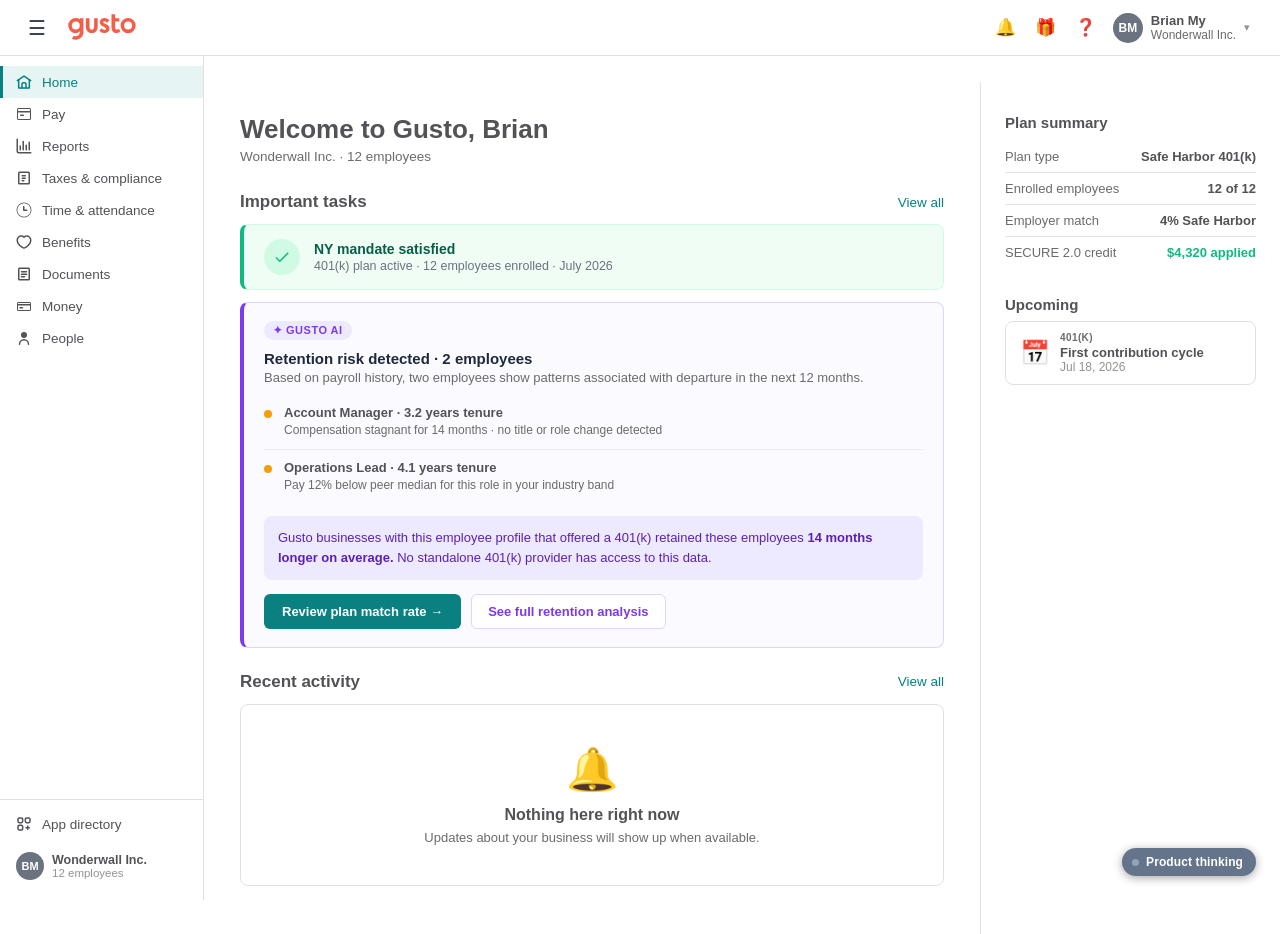
==== ai-churn-signal.html @ 6d3b21fb "Add Year 2 AI vision screens — churn signal, plan recommendation, owner ROI Three new screens illust" ====
<!DOCTYPE html>
<html lang="en">
<head>
  <meta charset="UTF-8">
  <meta name="viewport" content="width=device-width, initial-scale=1.0">
  <title>Home | Wonderwall Inc. | Gusto</title>
  <link rel="stylesheet" href="styles.css">
  <style>
    .vision-banner {
      background: #7C3AED;
      color: white;
      text-align: center;
      font-size: 11.5px;
      font-weight: 600;
      padding: 7px 16px;
      letter-spacing: 0.4px;
    }
    .vision-banner a { color: #DDD6FE; text-decoration: underline; }

    .ai-card {
      border: 1.5px solid #DDD6FE;
      border-left: 4px solid #7C3AED;
      border-radius: var(--radius);
      padding: 18px 20px;
      margin-bottom: 12px;
      background: #FAFAFF;
      position: relative;
    }
    .ai-badge {
      display: inline-flex;
      align-items: center;
      gap: 5px;
      background: #EDE9FE;
      color: #7C3AED;
      font-size: 11px;
      font-weight: 700;
      padding: 3px 9px;
      border-radius: 100px;
      text-transform: uppercase;
      letter-spacing: 0.5px;
      margin-bottom: 10px;
    }
    .risk-rows { margin: 10px 0; }
    .risk-row {
      display: flex;
      align-items: flex-start;
      gap: 12px;
      padding: 10px 0;
      border-bottom: 1px solid #EDE9FE;
    }
    .risk-row:last-child { border-bottom: none; }
    .risk-dot {
      width: 8px; height: 8px;
      border-radius: 50%;
      background: #F59E0B;
      flex-shrink: 0;
      margin-top: 5px;
    }
    .risk-label { font-size: 13px; font-weight: 600; color: var(--text-primary); margin-bottom: 2px; }
    .risk-signal { font-size: 12px; color: var(--text-secondary); line-height: 1.4; }
    .cohort-stat {
      background: #EDE9FE;
      border-radius: 8px;
      padding: 12px 14px;
      margin-top: 12px;
      font-size: 13px;
      color: #5B21B6;
      line-height: 1.55;
    }
    .done-card {
      border: 1.5px solid #D1FAE5;
      border-left: 4px solid #10B981;
      border-radius: var(--radius);
      padding: 14px 20px;
      margin-bottom: 12px;
      background: #F0FDF4;
      display: flex;
      align-items: center;
      gap: 14px;
    }
  </style>
</head>
<body>

<div class="vision-banner">
  Year 2 vision &nbsp;·&nbsp; AI capabilities enabled by the Months 6–12 data foundation &nbsp;&nbsp;<a href="index.html">← Back to overview</a>
</div>

<button class="cm-toggle cm-off" id="cm-toggle">
  <span class="cm-toggle-dot"></span>
  Product thinking
</button>

<header class="topbar">
  <button class="icon-btn" style="font-size:20px;color:#374151;">☰</button>
  <a href="home-v2.html" style="display:flex;align-items:center;text-decoration:none;line-height:0;">
    <svg viewBox="0 0 1040.65 399.35" xmlns="http://www.w3.org/2000/svg" style="width:68px;height:auto;color:var(--gusto-red);display:block;" aria-label="Gusto" role="img">
      <path fill="currentColor" d="M920.06 61.34A115.69 115.69 0 1 0 1035.74 177 115.81 115.81 0 0 0 920.06 61.34zm0 176.5A60.82 60.82 0 1 1 980.88 177a60.89 60.89 0 0 1-60.82 60.84zM579.44 153.62l-20.21-10.1q-13.14-6.47-16.46-10.2a12 12 0 0 1-3.33-8.18c0-3.9 1.74-7.17 5.25-9.8s8.35-3.94 14.54-3.94q17 0 37.78 20.61l34.14-34.14a89.18 89.18 0 0 0-72.32-36.36q-31.32 0-51.41 18.48t-20.1 44.54q0 40.41 53.33 67.28l18.58 9.29q24 12.12 24 24.85 0 6.87-6.66 12.12T559 243.32q-10.11 0-23.13-7a85.18 85.18 0 0 1-23-18L479.24 255q28.67 37.57 76.76 37.57 36.16 0 57.68-19.59t21.51-48.89q0-22-11.92-38.38t-43.83-32.09zM236.05 65.92h-54.87l.18 19.73c-17.77-18-39.66-24.31-62.18-24.31a115.69 115.69 0 0 0 0 231.38c26.63 0 49.42-11.8 61.16-26.81 0 .91-.08 11.82-.11 13-.22 7.46-1.3 19.41-8.33 31.62A60.6 60.6 0 0 1 87.53 331l-27.29 47.5a114.77 114.77 0 0 0 59.46 16.64c30.36 0 68.22-12 95.07-49.21 22.33-30.92 21.28-60.13 21.28-88.41zM119.18 237.84A60.82 60.82 0 1 1 180 177a60.88 60.88 0 0 1-60.82 60.84zM454.8 65.92h-55.15v110c.11 15.58.09 42.57-11.4 54.14-5.51 5.54-11.51 10.5-24.24 10.5s-18.78-5-24.28-10.5c-11.49-11.57-11.46-38.56-11.35-54.14v-110h-55.11v109.61c-.15 22.57-.43 64.6 27.24 92.45 16.24 16.34 35.58 24.63 63.54 24.63s47.31-8.29 63.55-24.63c27.67-27.85 27.39-69.88 27.24-92.45z"/>
      <path fill="currentColor" d="M740.05 237.18c-6.29-.85-12.48-5.34-16-13.54-2.41-5.62-3.28-13-3.28-22.09V113.1h64.81V65.75h-64.81V4.25h-55v192.84c0 18.91 1.52 41.83 14 63 10.65 18 29.41 32.55 60.2 32.55 37.33 0 64.19-27 64.19-27l-33-40.58s-14.49 14.37-31.11 12.12z"/>
    </svg>
  </a>
  <div class="topbar-right">
    <button class="icon-btn">🔔</button>
    <button class="icon-btn">🎁</button>
    <button class="icon-btn">❓</button>
    <div class="user-chip">
      <div class="avatar">BM</div>
      <div>
        <div class="user-name">Brian My</div>
        <div class="user-company">Wonderwall Inc.</div>
      </div>
      <span style="color:var(--text-muted);font-size:11px;">▾</span>
    </div>
  </div>
</header>

<div class="app-shell">

  <nav class="sidebar">
    <a href="home-v2.html" class="nav-item active">
      <svg class="nav-svg" viewBox="0 0 16 16" fill="currentColor"><path fill-rule="evenodd" d="M2.667 4.983a.75.75 0 0 1 .75.75v7.517h9.166V5.733a.75.75 0 0 1 1.5 0V14a.75.75 0 0 1-.75.75H2.667a.75.75 0 0 1-.75-.75V5.733a.75.75 0 0 1 .75-.75" clip-rule="evenodd"/><path fill-rule="evenodd" d="M7.57 1.386a.75.75 0 0 1 .86 0l6.667 4.666a.75.75 0 0 1-.86 1.23L8 2.914 1.763 7.281a.75.75 0 1 1-.86-1.229zM5.25 10c0-1.15.932-2.083 2.083-2.083h1.334c1.15 0 2.083.932 2.083 2.083v4a.75.75 0 0 1-1.5 0v-4a.583.583 0 0 0-.583-.583H7.333A.583.583 0 0 0 6.75 10v4a.75.75 0 0 1-1.5 0z" clip-rule="evenodd"/></svg>
      Home
    </a>
    <a href="#" class="nav-item"><svg class="nav-svg" viewBox="0 0 16 16" fill="currentColor"><path fill-rule="evenodd" d="M2.5 2A1.5 1.5 0 0 0 1 3.5v9A1.5 1.5 0 0 0 2.5 14h11a1.5 1.5 0 0 0 1.5-1.5v-9A1.5 1.5 0 0 0 13.5 2zM2 3.5a.5.5 0 0 1 .5-.5h11a.5.5 0 0 1 .5.5V5H2zm0 3h12v6a.5.5 0 0 1-.5.5h-11a.5.5 0 0 1-.5-.5zM4 9.25a.75.75 0 0 1 .75-.75h2.5a.75.75 0 0 1 0 1.5h-2.5A.75.75 0 0 1 4 9.25z" clip-rule="evenodd"/></svg>Pay</a>
    <a href="#" class="nav-item"><svg class="nav-svg" viewBox="0 0 16 16" fill="currentColor"><path fill-rule="evenodd" d="M4.25 7.25A.75.75 0 0 1 5 8v3.75a.75.75 0 0 1-1.5 0V8a.75.75 0 0 1 .75-.75m3-4.5A.75.75 0 0 1 8 3.5v8.25a.75.75 0 0 1-1.5 0V3.5a.75.75 0 0 1 .75-.75m3 3.675a.75.75 0 0 1 .75.75v4.575a.75.75 0 0 1-1.5 0V7.175a.75.75 0 0 1 .75-.75m3-2.925a.75.75 0 0 1 .75.75v7.5a.75.75 0 0 1-1.5 0v-7.5a.75.75 0 0 1 .75-.75" clip-rule="evenodd"/><path fill-rule="evenodd" d="M1.25.5a.75.75 0 0 1 .75.75v12c0 .415.335.75.75.75h12a.75.75 0 0 1 0 1.5h-12A2.25 2.25 0 0 1 .5 13.25v-12A.75.75 0 0 1 1.25.5" clip-rule="evenodd"/></svg>Reports</a>
    <a href="#" class="nav-item"><svg class="nav-svg" viewBox="0 0 16 16" fill="currentColor"><path fill-rule="evenodd" d="M3.5 1.5A1.5 1.5 0 0 0 2 3v10a1.5 1.5 0 0 0 1.5 1.5h9A1.5 1.5 0 0 0 14 13V3a1.5 1.5 0 0 0-1.5-1.5zM3.5 3h9v10h-9zm2 2.75a.75.75 0 0 1 .75-.75h3a.75.75 0 0 1 0 1.5h-3a.75.75 0 0 1-.75-.75zm0 2.5a.75.75 0 0 1 .75-.75h3a.75.75 0 0 1 0 1.5h-3a.75.75 0 0 1-.75-.75zm0 2.5a.75.75 0 0 1 .75-.75h1.5a.75.75 0 0 1 0 1.5h-1.5a.75.75 0 0 1-.75-.75z" clip-rule="evenodd"/></svg>Taxes &amp; compliance</a>
    <a href="#" class="nav-item"><svg class="nav-svg" viewBox="0 0 16 16" fill="currentColor"><path fill-rule="evenodd" d="M8 1.25a6.75 6.75 0 1 0 0 13.5A6.75 6.75 0 0 0 8 1.25zM.5 8a7.5 7.5 0 1 1 15 0A7.5 7.5 0 0 1 .5 8zm7.25-4a.75.75 0 0 1 .75.75V7.5h2.25a.75.75 0 0 1 0 1.5h-3a.75.75 0 0 1-.75-.75v-4A.75.75 0 0 1 7.75 4z" clip-rule="evenodd"/></svg>Time &amp; attendance</a>
    <a href="benefits-v2.html" class="nav-item"><svg class="nav-svg" viewBox="0 0 16 16" fill="currentColor"><path fill-rule="evenodd" d="M5.228 2.75C3.37 2.75 2 4.53 2 6.316c0 1.865 1.172 3.6 2.628 4.918.717.648 1.47 1.167 2.115 1.52.322.176.607.305.84.389.246.09.38.107.417.107s.171-.018.418-.107a6 6 0 0 0 .84-.39 11.4 11.4 0 0 0 2.114-1.52C12.828 9.916 14 8.182 14 6.317c0-1.785-1.37-3.566-3.228-3.566-1.08 0-1.782.53-2.202 1.02a.75.75 0 0 1-1.14 0c-.42-.49-1.121-1.02-2.202-1.02ZM.5 6.316C.5 3.938 2.324 1.25 5.228 1.25c1.219 0 2.131.456 2.772.985a4.26 4.26 0 0 1 2.772-.985c2.904 0 4.728 2.688 4.728 5.066 0 2.486-1.536 4.593-3.122 6.03a13 13 0 0 1-2.4 1.723c-.374.204-.73.37-1.05.485-.305.11-.632.196-.928.196s-.623-.086-.928-.196a8 8 0 0 1-1.05-.485 13 13 0 0 1-2.4-1.724C2.036 10.91.5 8.802.5 6.316" clip-rule="evenodd"/></svg>Benefits</a>
    <a href="#" class="nav-item"><svg class="nav-svg" viewBox="0 0 16 16" fill="currentColor"><path fill-rule="evenodd" d="M3.5 1.5A1.5 1.5 0 0 0 2 3v10a1.5 1.5 0 0 0 1.5 1.5h9A1.5 1.5 0 0 0 14 13V3a1.5 1.5 0 0 0-1.5-1.5zM3.5 3h9v10h-9zm1.25 2.75a.75.75 0 0 1 .75-.75h5a.75.75 0 0 1 0 1.5h-5a.75.75 0 0 1-.75-.75zm0 2.5a.75.75 0 0 1 .75-.75h5a.75.75 0 0 1 0 1.5h-5a.75.75 0 0 1-.75-.75zm0 2.5a.75.75 0 0 1 .75-.75h3a.75.75 0 0 1 0 1.5h-3a.75.75 0 0 1-.75-.75z" clip-rule="evenodd"/></svg>Documents</a>
    <a href="#" class="nav-item"><svg class="nav-svg" viewBox="0 0 16 16" fill="currentColor"><path fill-rule="evenodd" d="M2.5 4A1.5 1.5 0 0 0 1 5.5v6A1.5 1.5 0 0 0 2.5 13h11a1.5 1.5 0 0 0 1.5-1.5v-6A1.5 1.5 0 0 0 13.5 4zM2 5.5a.5.5 0 0 1 .5-.5h11a.5.5 0 0 1 .5.5V6H2zm0 2h12v4a.5.5 0 0 1-.5.5h-11a.5.5 0 0 1-.5-.5zM4 9a.75.75 0 0 0 0 1.5h2.5A.75.75 0 0 0 6.5 9z" clip-rule="evenodd"/></svg>Money</a>
    <a href="#" class="nav-item"><svg class="nav-svg" viewBox="0 0 16 16" fill="currentColor"><path d="M8 8a3 3 0 1 0 0-6 3 3 0 0 0 0 6zm-5.25 6.25a.75.75 0 0 0 1.5 0 3.75 3.75 0 0 1 7.5 0 .75.75 0 0 0 1.5 0 5.25 5.25 0 0 0-10.5 0z"/></svg>People</a>
    <div class="nav-spacer"></div>
    <div class="nav-divider"></div>
    <a href="app-directory.html" class="nav-item"><svg class="nav-svg" viewBox="0 0 16 16" fill="currentColor"><path fill-rule="evenodd" d="M3.333 2.75a.583.583 0 0 0-.583.583v2c0 .323.26.584.583.584h2a.583.583 0 0 0 .584-.584v-2a.583.583 0 0 0-.584-.583zm-2.083.583c0-1.15.932-2.083 2.083-2.083h2c1.151 0 2.084.932 2.084 2.083v2a2.084 2.084 0 0 1-2.084 2.084h-2A2.083 2.083 0 0 1 1.25 5.333zm9.417-.583a.583.583 0 0 0-.584.583v2c0 .323.261.584.584.584h2a.583.583 0 0 0 .583-.584v-2a.583.583 0 0 0-.583-.583zm-2.084.583c0-1.15.933-2.083 2.084-2.083h2c1.15 0 2.083.932 2.083 2.083v2a2.083 2.083 0 0 1-2.083 2.084h-2a2.083 2.083 0 0 1-2.084-2.084zm-5.25 6.75a.583.583 0 0 0-.583.584v2c0 .322.26.583.583.583h2c.323 0 .584-.26.584-.583v-2a.583.583 0 0 0-.584-.584zm-2.083.584c0-1.151.932-2.084 2.083-2.084h2c1.151 0 2.084.933 2.084 2.084v2c0 1.15-.933 2.083-2.084 2.083h-2a2.083 2.083 0 0 1-2.083-2.083zM11.667 9.25a.75.75 0 0 1 .75.75v3.333a.75.75 0 0 1-1.5 0V10a.75.75 0 0 1 .75-.75" clip-rule="evenodd"/><path fill-rule="evenodd" d="M9.25 11.667a.75.75 0 0 1 .75-.75h3.333a.75.75 0 0 1 0 1.5H10a.75.75 0 0 1-.75-.75" clip-rule="evenodd"/></svg>App directory</a>
    <div style="padding:12px 16px 0;">
      <div style="display:flex;align-items:center;gap:8px;">
        <div class="avatar" style="width:28px;height:28px;font-size:11px;">BM</div>
        <div>
          <div style="font-size:12.5px;font-weight:600;">Wonderwall Inc.</div>
          <div style="font-size:11.5px;color:var(--text-muted);">12 employees</div>
        </div>
      </div>
    </div>
  </nav>

  <div class="page-area">
    <div class="home-grid">

      <div class="home-body">
        <h1 style="font-size:26px;font-weight:800;margin-bottom:4px;">Welcome to Gusto, Brian</h1>
        <p style="font-size:13.5px;color:var(--text-secondary);margin-bottom:28px;">Wonderwall Inc. · 12 employees</p>

        <!-- Important tasks -->
        <div class="section-header">
          <span class="section-title">Important tasks</span>
          <a href="#" class="link-action">View all</a>
        </div>

        <!-- Mandate: done -->
        <div class="done-card">
          <div style="width:36px;height:36px;background:#D1FAE5;border-radius:50%;display:flex;align-items:center;justify-content:center;flex-shrink:0;">
            <svg width="18" height="18" viewBox="0 0 24 24" fill="#10B981"><path d="M9 16.17L4.83 12l-1.42 1.41L9 19 21 7l-1.41-1.41z"/></svg>
          </div>
          <div>
            <div style="font-size:14px;font-weight:700;color:#065F46;">NY mandate satisfied</div>
            <div style="font-size:12.5px;color:#6B7280;margin-top:2px;">401(k) plan active · 12 employees enrolled · July 2026</div>
          </div>
        </div>

        <!-- AI churn risk card -->
        <div class="ai-card">
          <span class="cm-badge" style="top:-10px;right:-10px;">1
            <div class="cm-tip cm-tip-l">
              <div class="cm-tip-label">AI data source</div>
              This insight is built from Gusto payroll history — tenure, compensation changes, and pay band comparisons across similar businesses. No standalone 401(k) provider has this signal. It only exists because Gusto owns the payroll relationship.
            </div>
          </span>
          <div class="ai-badge">✦ Gusto AI</div>
          <div style="display:flex;align-items:flex-start;justify-content:space-between;gap:16px;margin-bottom:10px;">
            <div>
              <div style="font-size:15px;font-weight:700;color:#1E293B;">Retention risk detected · 2 employees</div>
              <div style="font-size:13px;color:var(--text-secondary);margin-top:3px;">Based on payroll history, two employees show patterns associated with departure in the next 12 months.</div>
            </div>
          </div>

          <div class="risk-rows" style="position:relative;">
            <span class="cm-badge" style="top:-10px;right:-10px;">2
              <div class="cm-tip cm-tip-l">
                <div class="cm-tip-label">What the model detects</div>
                Compensation stagnation over 12+ months, tenure above the median for this role type, and pay below the peer cohort are the three strongest predictors of departure in Gusto's payroll dataset. Each signal is calculated from actual payroll runs, not a survey.
              </div>
            </span>
            <div class="risk-row">
              <div class="risk-dot"></div>
              <div>
                <div class="risk-label">Account Manager · 3.2 years tenure</div>
                <div class="risk-signal">Compensation stagnant for 14 months · no title or role change detected</div>
              </div>
            </div>
            <div class="risk-row">
              <div class="risk-dot"></div>
              <div>
                <div class="risk-label">Operations Lead · 4.1 years tenure</div>
                <div class="risk-signal">Pay 12% below peer median for this role in your industry band</div>
              </div>
            </div>
          </div>

          <div class="cohort-stat" style="position:relative;">
            <span class="cm-badge" style="top:-10px;right:-10px;">3
              <div class="cm-tip cm-tip-tl">
                <div class="cm-tip-label">Why this is uncontested</div>
                Human Interest and Vestwell can tell an owner the industry-average retention lift from offering 401(k). Gusto can tell them what happened to the specific businesses in their payroll cohort — same size, same industry, same compensation band — when they offered a matching plan. That is a different product.
              </div>
            </span>
            Gusto businesses with this employee profile that offered a 401(k) retained these employees <strong>14 months longer on average.</strong> No standalone 401(k) provider has access to this data.
          </div>

          <div style="margin-top:14px;display:flex;gap:10px;flex-wrap:wrap;">
            <a href="ai-plan-recommendation.html" class="btn-primary" style="font-size:13px;padding:9px 18px;">Review plan match rate →</a>
            <a href="#" style="font-size:13px;padding:9px 16px;border:1.5px solid #DDD6FE;border-radius:6px;color:#7C3AED;font-weight:600;text-decoration:none;background:white;">See full retention analysis</a>
          </div>
        </div>

        <!-- Recent activity -->
        <div class="section-header" style="margin-top:24px;">
          <span class="section-title">Recent activity</span>
          <a href="#" class="link-action">View all</a>
        </div>
        <div class="empty-card" style="margin-bottom:0;">
          <div class="empty-icon">🔔</div>
          <div class="empty-title">Nothing here right now</div>
          <div class="empty-desc">Updates about your business will show up when available.</div>
        </div>
      </div>

      <!-- Right panel -->
      <div class="home-panel">
        <div class="panel-section">
          <div class="panel-title">Plan summary</div>
          <div style="margin-top:10px;">
            <div style="display:flex;justify-content:space-between;font-size:13px;padding:8px 0;border-bottom:1px solid var(--border);">
              <span style="color:var(--text-secondary);">Plan type</span>
              <span style="font-weight:600;">Safe Harbor 401(k)</span>
            </div>
            <div style="display:flex;justify-content:space-between;font-size:13px;padding:8px 0;border-bottom:1px solid var(--border);">
              <span style="color:var(--text-secondary);">Enrolled employees</span>
              <span style="font-weight:600;">12 of 12</span>
            </div>
            <div style="display:flex;justify-content:space-between;font-size:13px;padding:8px 0;border-bottom:1px solid var(--border);">
              <span style="color:var(--text-secondary);">Employer match</span>
              <span style="font-weight:600;">4% Safe Harbor</span>
            </div>
            <div style="display:flex;justify-content:space-between;font-size:13px;padding:8px 0;">
              <span style="color:var(--text-secondary);">SECURE 2.0 credit</span>
              <span style="font-weight:600;color:#10B981;">$4,320 applied</span>
            </div>
          </div>
        </div>

        <div class="panel-section">
          <div class="panel-title">Upcoming</div>
          <div class="calendar-pill">
            <span style="font-size:24px;">📅</span>
            <div>
              <div class="cal-tag">401(k)</div>
              <div class="cal-title">First contribution cycle</div>
              <div class="cal-date">Jul 18, 2026</div>
            </div>
          </div>
        </div>
      </div>

    </div>
  </div>

</div>

<script src="coachmarks.js"></script>
</body>
</html>
---- styles.css ----
/* ─── Gusto Prototype — Shared Styles ─── */

@font-face {
  font-family: 'GCentra';
  src: url('https://d3bnlkto289wdc.cloudfront.net/vite-dev/assets/gcentra-medium-BypWhw_v.woff2') format('woff2');
  font-weight: 400 700;
  font-style: normal;
  font-display: swap;
}

:root {
  --gusto-red:        #F45D48;
  --gusto-green:      #0A8080;
  --gusto-green-dark: #086666;
  --gusto-green-bg:   #E6F4F4;
  --border:           #E0E0E0;
  --text-primary:     #525257;
  --text-secondary:   #6B6B6B;
  --text-muted:       #929292;
  --bg-white:         #FFFFFF;
  --bg-light:         #F6F6F6;
  --radius:           8px;
  --sidebar-w:        204px;
  --topbar-h:         56px;
}

*, *::before, *::after { box-sizing: border-box; margin: 0; padding: 0; }

body {
  font-family: 'GCentra', -apple-system, BlinkMacSystemFont, 'Segoe UI', Roboto, Helvetica, Arial, sans-serif;
  color: var(--text-primary);
  background: var(--bg-white);
  font-size: 14px;
  -webkit-font-smoothing: antialiased;
}

a { text-decoration: none; }

/* ─── Topbar ─── */
.topbar {
  position: fixed; top: 0; left: 0; right: 0; z-index: 200;
  height: var(--topbar-h);
  display: flex; align-items: center; gap: 14px;
  padding: 0 20px;
  background: white;
  border-bottom: 1px solid var(--border);
}

.topbar-logo {
  font-size: 22px; font-weight: 900; font-style: italic;
  color: var(--gusto-red); letter-spacing: -1.5px;
  text-decoration: none;
  flex-shrink: 0;
}

.topbar-right {
  margin-left: auto;
  display: flex; align-items: center; gap: 6px;
}

.icon-btn {
  background: none; border: none; cursor: pointer;
  width: 34px; height: 34px; border-radius: 50%;
  display: flex; align-items: center; justify-content: center;
  color: var(--text-secondary); font-size: 17px;
  transition: background 0.15s;
}
.icon-btn:hover { background: var(--bg-light); }

.user-chip {
  display: flex; align-items: center; gap: 8px;
  padding: 4px 10px 4px 4px;
  border-radius: 20px; cursor: pointer;
  transition: background 0.15s;
}
.user-chip:hover { background: var(--bg-light); }

.avatar {
  width: 30px; height: 30px; border-radius: 50%;
  background: #6B7280; color: white;
  font-size: 12px; font-weight: 700;
  display: flex; align-items: center; justify-content: center;
  flex-shrink: 0;
}

.user-name { font-size: 13px; font-weight: 600; }
.user-company { font-size: 12px; color: var(--text-secondary); }

/* ─── Sidebar ─── */
.sidebar {
  position: fixed; top: var(--topbar-h); left: 0; bottom: 0;
  width: var(--sidebar-w);
  background: white;
  border-right: 1px solid var(--border);
  overflow-y: auto;
  padding: 10px 0 20px;
  display: flex; flex-direction: column;
}

.nav-item {
  display: flex; align-items: center; gap: 10px;
  padding: 8px 16px 8px 13px;
  font-size: 13.5px; font-weight: 500;
  color: var(--text-primary);
  text-decoration: none;
  border-left: 3px solid transparent;
  transition: background 0.12s;
  white-space: nowrap;
}
.nav-item:hover { background: var(--bg-light); }
.nav-item.active {
  border-left-color: var(--gusto-green);
  color: var(--gusto-green);
  background: var(--gusto-green-bg);
}
.nav-icon { font-size: 15px; width: 20px; text-align: center; flex-shrink: 0; }
.nav-svg { width: 16px; height: 16px; flex-shrink: 0; }

.nav-spacer { flex: 1; }
.nav-divider { height: 1px; background: var(--border); margin: 8px 0; }

.nav-section-label {
  padding: 10px 16px 4px;
  font-size: 10.5px; font-weight: 700;
  color: var(--text-muted); text-transform: uppercase; letter-spacing: 0.6px;
}

/* ─── Shell ─── */
.app-shell {
  padding-top: var(--topbar-h);
  display: flex; min-height: 100vh;
}

.page-area {
  margin-left: var(--sidebar-w);
  flex: 1; min-height: calc(100vh - var(--topbar-h));
}

/* ─── Home layout ─── */
.home-grid {
  display: grid;
  grid-template-columns: 1fr 300px;
  min-height: calc(100vh - var(--topbar-h));
}

.home-body { padding: 32px 36px 48px; }

.home-panel {
  padding: 32px 24px 48px;
  border-left: 1px solid var(--border);
}

/* ─── Buttons ─── */
.btn-primary {
  display: inline-flex; align-items: center; justify-content: center;
  padding: 9px 18px;
  background: var(--gusto-green); color: white;
  border: none; border-radius: 6px;
  font-size: 14px; font-weight: 600; cursor: pointer;
  text-decoration: none; white-space: nowrap;
  transition: background 0.15s;
}
.btn-primary:hover { background: var(--gusto-green-dark); }

.btn-outline {
  display: inline-flex; align-items: center;
  padding: 8px 16px;
  border: 1.5px solid #374151; border-radius: 6px;
  font-size: 13.5px; font-weight: 500; cursor: pointer;
  background: none; color: #374151; text-decoration: none;
  transition: background 0.15s;
}
.btn-outline:hover { background: var(--bg-light); }

.link-action {
  color: var(--gusto-green); font-weight: 500; font-size: 13.5px;
  text-decoration: none; display: inline-flex; align-items: center; gap: 3px;
}
.link-action:hover { color: var(--gusto-green-dark); text-decoration: underline; }

/* ─── Progress ─── */
.progress-label-row {
  display: flex; justify-content: space-between; align-items: center;
  margin-bottom: 6px;
}
.progress-label { font-size: 14px; font-weight: 600; }
.progress-pct { font-size: 13px; color: var(--text-secondary); font-weight: 500; }

.progress-track {
  height: 8px; background: var(--border); border-radius: 100px; overflow: hidden;
}
.progress-fill { height: 100%; background: var(--gusto-green); border-radius: 100px; }

/* ─── Setup card ─── */
.setup-card {
  display: flex; align-items: center; gap: 16px;
  border: 1px solid var(--border); border-radius: var(--radius);
  padding: 18px 20px; margin: 16px 0 8px;
}
.setup-emoji { font-size: 38px; flex-shrink: 0; }
.setup-info { flex: 1; }
.setup-title { font-size: 15px; font-weight: 600; margin-bottom: 3px; }
.setup-desc { font-size: 13px; color: var(--text-secondary); }

/* ─── Section headers ─── */
.section-header {
  display: flex; align-items: center; justify-content: space-between;
  margin-bottom: 12px;
}
.section-title { font-size: 17px; font-weight: 700; }

/* ─── Empty states ─── */
.empty-card {
  border: 1px solid var(--border); border-radius: var(--radius);
  padding: 40px 24px; text-align: center; margin-bottom: 24px;
}
.empty-icon { font-size: 42px; margin-bottom: 12px; }
.empty-title { font-size: 16px; font-weight: 600; margin-bottom: 6px; }
.empty-desc { font-size: 13px; color: var(--text-secondary); }

/* ─── Right panel ─── */
.panel-section { margin-bottom: 28px; }
.panel-title { font-size: 15px; font-weight: 700; margin-bottom: 8px; }
.panel-subtitle { font-size: 12.5px; color: var(--text-secondary); line-height: 1.5; }

.panel-title-row {
  display: flex; align-items: center; justify-content: space-between; margin-bottom: 10px;
}

.calendar-pill {
  display: flex; align-items: center; gap: 10px;
  border: 1px solid var(--border); border-radius: 8px; padding: 10px 14px;
}
.cal-tag { font-size: 10px; font-weight: 700; color: var(--text-secondary); text-transform: uppercase; letter-spacing: 0.4px; margin-bottom: 2px; }
.cal-title { font-size: 13px; font-weight: 600; }
.cal-date { font-size: 12px; color: var(--text-muted); }

.referral-box {
  border: 1px solid var(--border); border-radius: var(--radius);
  padding: 16px; background: var(--bg-light);
}
.referral-icon { font-size: 26px; margin-bottom: 8px; }
.referral-title { font-size: 14px; font-weight: 700; margin-bottom: 4px; }
.referral-desc { font-size: 12.5px; color: var(--text-secondary); margin-bottom: 12px; line-height: 1.5; }
.referral-row { display: flex; gap: 6px; }
.referral-input {
  flex: 1; min-width: 0; border: 1px solid var(--border); border-radius: 6px;
  padding: 7px 10px; font-size: 12.5px; background: white; color: var(--text-secondary);
  outline: none; overflow: hidden; text-overflow: ellipsis; white-space: nowrap;
}
.referral-note { font-size: 11.5px; color: var(--text-secondary); margin-top: 8px; }

/* ─── Benefits ─── */
.page-content { padding: 32px 40px 48px; }
.page-title { font-size: 24px; font-weight: 800; margin-bottom: 28px; }

.rec-grid {
  display: grid; grid-template-columns: 1fr 1fr; gap: 16px; margin-bottom: 36px;
}

.rec-card {
  border: 1px solid var(--border); border-radius: var(--radius); padding: 24px;
}
.rec-emoji { font-size: 36px; margin-bottom: 12px; }
.rec-title { font-size: 17px; font-weight: 700; margin-bottom: 8px; }
.rec-desc { font-size: 13.5px; color: var(--text-secondary); line-height: 1.5; margin-bottom: 18px; }

.benefits-list-title { font-size: 19px; font-weight: 700; margin-bottom: 20px; }

.cat-header {
  display: flex; align-items: center; gap: 10px;
  margin: 28px 0 12px;
}
.cat-emoji { font-size: 30px; }
.cat-name { font-size: 17px; font-weight: 700; }
.cat-count {
  background: var(--bg-light); color: var(--text-secondary);
  border-radius: 100px; padding: 2px 9px; font-size: 12px; font-weight: 600;
}

.benefit-row {
  display: flex; align-items: center;
  padding: 15px 18px;
  border: 1px solid var(--border); border-radius: var(--radius);
  margin-bottom: 8px; cursor: pointer; text-decoration: none; color: inherit;
  transition: background 0.12s;
}
.benefit-row:hover { background: var(--bg-light); }
.benefit-info { flex: 1; }
.benefit-title { font-size: 14.5px; font-weight: 600; margin-bottom: 3px; }
.benefit-desc { font-size: 13px; color: var(--text-secondary); line-height: 1.4; }
.benefit-cta { color: var(--gusto-green); font-size: 13.5px; font-weight: 500; white-space: nowrap; margin-left: 16px; }

.show-more {
  background: none; border: none; cursor: pointer;
  color: var(--gusto-green); font-size: 13.5px; font-weight: 500;
  display: flex; align-items: center; gap: 5px;
  padding: 6px 0; margin-bottom: 4px;
}
.show-more:hover { color: var(--gusto-green-dark); }

/* ─── App Directory ─── */
.appdir-layout {
  display: grid;
  grid-template-columns: 220px 1fr;
  min-height: calc(100vh - var(--topbar-h));
}

.appdir-sidebar {
  border-right: 1px solid var(--border);
  padding: 20px 0;
  overflow-y: auto;
}

.appdir-nav-section { margin-bottom: 20px; }

.appdir-nav-label {
  padding: 4px 20px 6px;
  font-size: 10.5px; font-weight: 700;
  color: var(--text-muted); text-transform: uppercase; letter-spacing: 0.6px;
}

.appdir-nav-link {
  display: block; padding: 6px 20px;
  font-size: 13.5px; color: var(--text-primary);
  text-decoration: none; transition: background 0.12s;
}
.appdir-nav-link:hover { background: var(--bg-light); }
.appdir-nav-link.active { color: var(--gusto-green); font-weight: 600; }

.appdir-main { padding: 32px 40px 48px; }

.appdir-header {
  display: flex; align-items: flex-start; justify-content: space-between;
  margin-bottom: 24px;
}
.appdir-title { font-size: 24px; font-weight: 800; margin-bottom: 4px; }
.appdir-subtitle { font-size: 13px; color: var(--text-secondary); }

.search-bar {
  display: flex; align-items: center; gap: 10px;
  border: 1.5px solid var(--border); border-radius: var(--radius);
  padding: 9px 14px; background: white; margin-bottom: 28px;
}
.search-bar:focus-within { border-color: var(--gusto-green); }
.search-input {
  border: none; outline: none; font-size: 14px;
  color: var(--text-secondary); width: 100%; background: transparent;
}

.appdir-section-title { font-size: 18px; font-weight: 700; margin-bottom: 6px; }
.appdir-section-desc { font-size: 13.5px; color: var(--text-secondary); margin-bottom: 20px; line-height: 1.5; }

.app-grid {
  display: grid; grid-template-columns: 1fr 1fr; gap: 16px;
}

.app-card {
  border: 1px solid var(--border); border-radius: var(--radius);
  padding: 24px; display: flex; flex-direction: column;
  transition: box-shadow 0.15s;
}
.app-card:hover { box-shadow: 0 2px 8px rgba(0,0,0,0.08); }

.app-logo-wrap { display: flex; align-items: center; gap: 10px; margin-bottom: 12px; }

.app-logo {
  width: 48px; height: 48px; border-radius: 10px;
  display: flex; align-items: center; justify-content: center;
  font-size: 18px; font-weight: 800; flex-shrink: 0; overflow: hidden;
}

.app-logo img { width: 100%; height: 100%; object-fit: contain; }

.app-name-row { display: flex; align-items: center; gap: 6px; flex-wrap: wrap; }
.app-name { font-size: 15px; font-weight: 700; }

.badge {
  font-size: 11px; font-weight: 600; padding: 2px 8px;
  border-radius: 100px; flex-shrink: 0;
}
.badge-popular { background: #FEF3C7; color: #92400E; }
.badge-new     { background: #DBEAFE; color: #1E40AF; }
.badge-connected { background: var(--gusto-green-bg); color: var(--gusto-green); }

.check-icon {
  display: inline-flex; align-items: center; justify-content: center;
  width: 18px; height: 18px; border-radius: 50%;
  background: var(--gusto-green); color: white; font-size: 11px; flex-shrink: 0;
}

.app-desc {
  font-size: 13.5px; color: var(--text-secondary); line-height: 1.5;
  margin-bottom: 16px; flex: 1;
}

/* ─── Coachmarks ─── */
.cm-toggle {
  position: fixed;
  bottom: 24px; right: 24px;
  z-index: 500;
  display: flex; align-items: center; gap: 7px;
  padding: 7px 13px 7px 10px;
  background: #1E293B; color: white;
  border: none; border-radius: 20px;
  font-size: 12px; font-weight: 600; font-family: inherit;
  cursor: pointer; user-select: none; letter-spacing: 0.1px;
  box-shadow: 0 2px 10px rgba(0,0,0,0.35);
  transition: background 0.15s;
}
.cm-toggle:hover { background: #334155; }
.cm-toggle.cm-off { background: #64748B; }
.cm-toggle.cm-off:hover { background: #475569; }
.cm-toggle-dot {
  width: 7px; height: 7px; border-radius: 50%;
  background: #4ADE80; flex-shrink: 0; transition: background 0.15s;
}
.cm-toggle.cm-off .cm-toggle-dot { background: #94A3B8; }

.cm-badge {
  position: absolute;
  width: 22px; height: 22px; border-radius: 50%;
  background: #F59E0B; color: white;
  font-size: 11px; font-weight: 700; font-family: inherit;
  display: flex; align-items: center; justify-content: center;
  cursor: pointer; z-index: 300; line-height: 1;
  box-shadow: 0 2px 6px rgba(0,0,0,0.3);
}


.cm-tip {
  display: none;
  position: absolute;
  width: 272px;
  background: #1E293B; color: #E2E8F0;
  border-radius: 10px;
  padding: 14px 16px;
  font-size: 12.5px; font-weight: 400; font-family: inherit;
  line-height: 1.6;
  box-shadow: 0 6px 24px rgba(0,0,0,0.4);
  z-index: 800;
  pointer-events: auto;
}
.cm-tip.open { display: block; }
.cm-tip-label {
  font-size: 10px; font-weight: 700;
  text-transform: uppercase; letter-spacing: 0.9px;
  color: #F59E0B; margin-bottom: 8px;
}

/* Tooltip direction helpers — relative to the badge */
.cm-tip-r  { left: 28px;   top: -6px; }
.cm-tip-l  { right: 28px;  top: -6px; }
.cm-tip-bl { top: 28px;    left: 0; }
.cm-tip-br { top: 28px;    right: 0; }
.cm-tip-al { bottom: 28px; left: 0; }

/* Hidden when coachmarks are off */
body.cm-off .cm-badge        { display: none !important; }
body.cm-off .cm-tip.open     { display: none !important; }
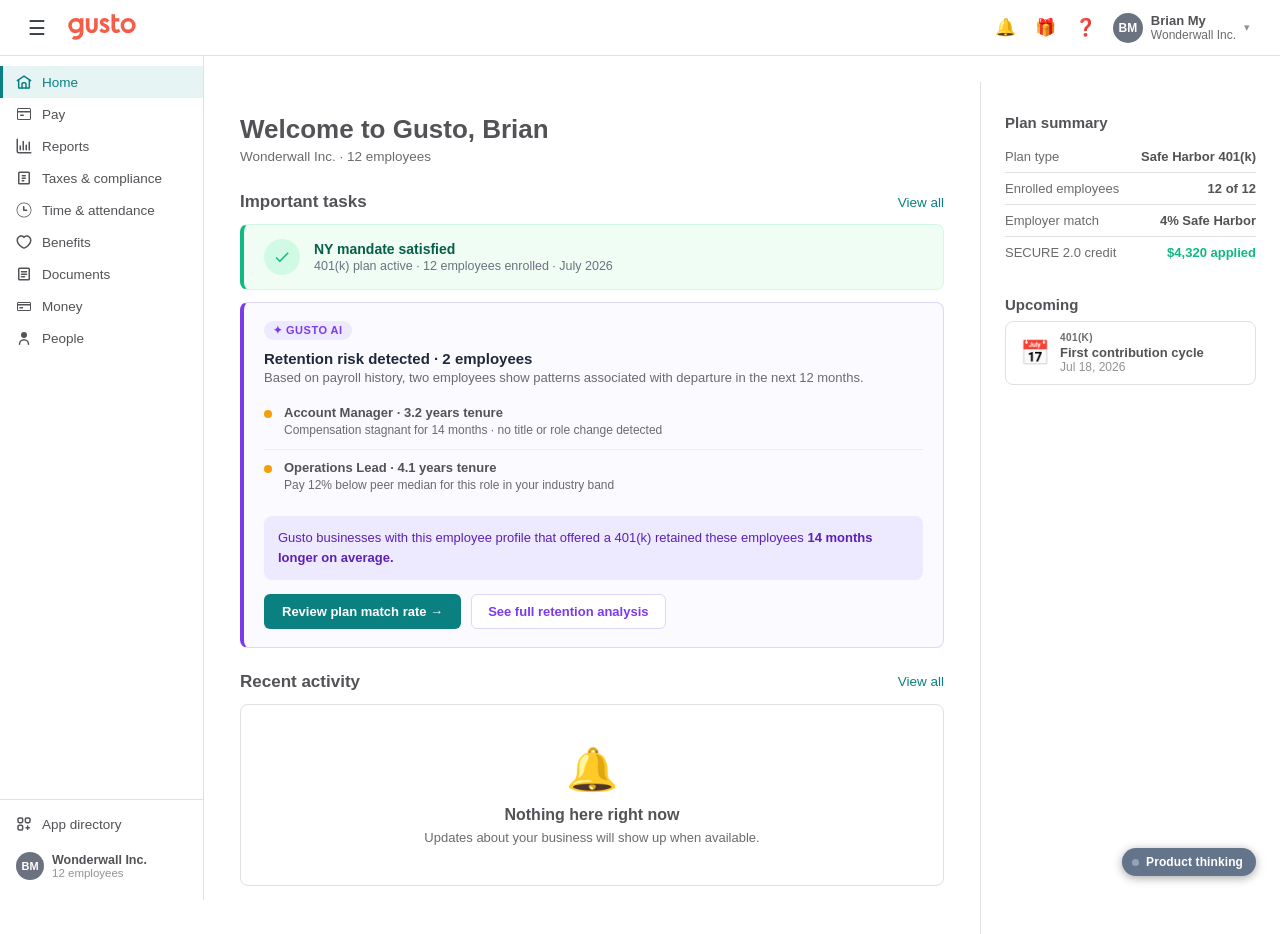
==== commit 9e3813e1: "Remove competitive meta-copy from cohort stat in ai-churn-signal "No standalone 401(k) provider has " ====
--- a/ai-churn-signal.html
+++ b/ai-churn-signal.html
@@ -213,7 +213,7 @@
                 Human Interest and Vestwell can tell an owner the industry-average retention lift from offering 401(k). Gusto can tell them what happened to the specific businesses in their payroll cohort — same size, same industry, same compensation band — when they offered a matching plan. That is a different product.
               </div>
             </span>
-            Gusto businesses with this employee profile that offered a 401(k) retained these employees <strong>14 months longer on average.</strong> No standalone 401(k) provider has access to this data.
+            Gusto businesses with this employee profile that offered a 401(k) retained these employees <strong>14 months longer on average.</strong>
           </div>
 
           <div style="margin-top:14px;display:flex;gap:10px;flex-wrap:wrap;">
